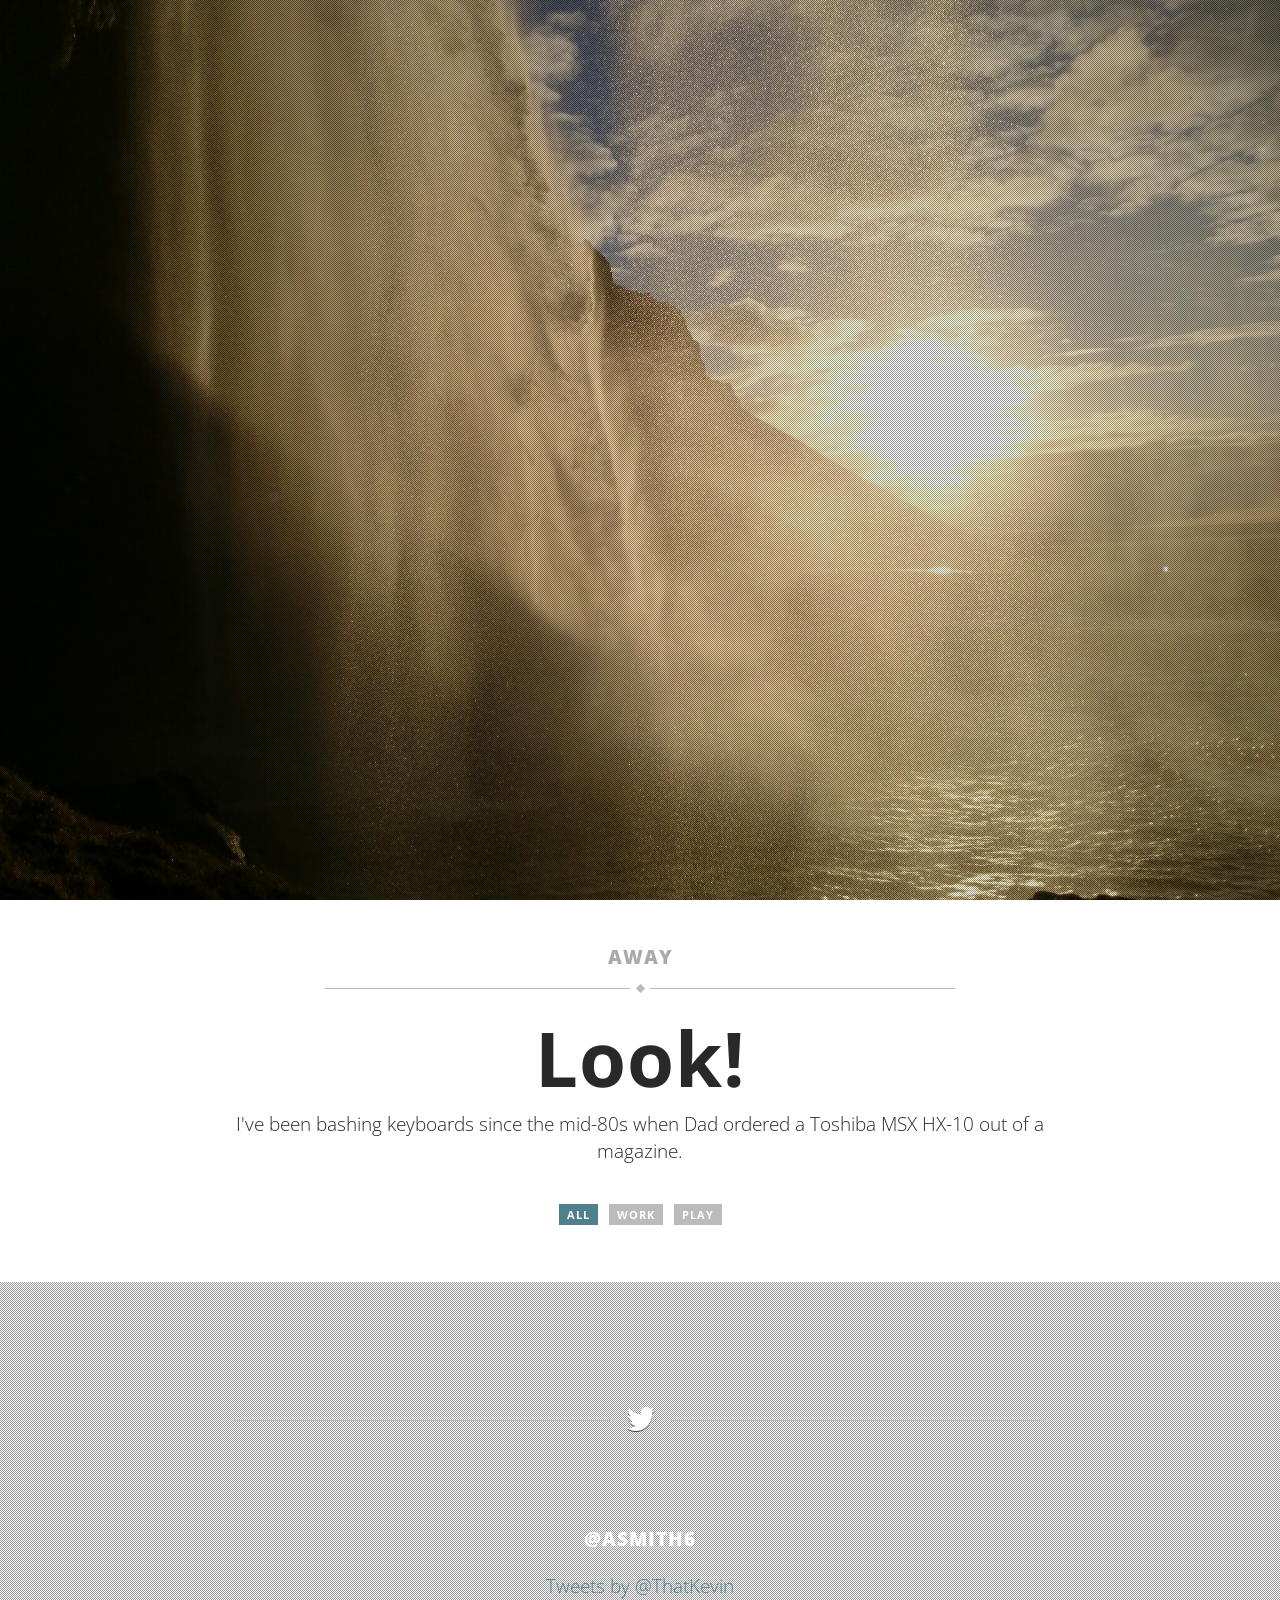
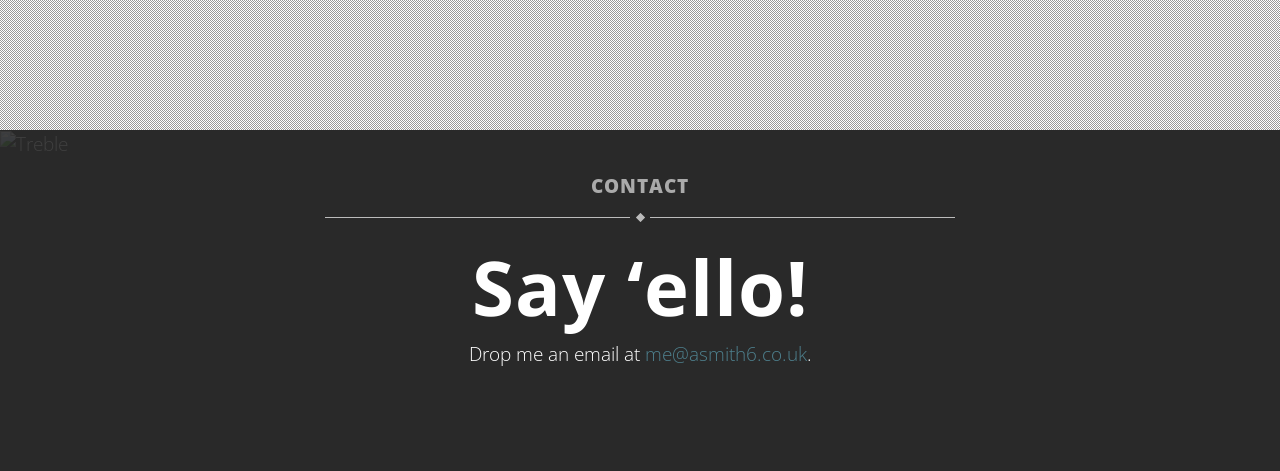
==== index.html @ 93582b3a "Add files via upload" ====
<!DOCTYPE html>
<!--
 __       ______  __    __  .______      .______       _______ .__   __. .___________. __      ____    ____     __    __       ___   ____    ____  _______         ___                __    ______   .______   
|  |     /      ||  |  |  | |   _  \     |   _  \     |   ____||  \ |  | |           ||  |     \   \  /   /    |  |  |  |     /   \  \   \  /   / |   ____|       /   \              |  |  /  __  \  |   _  \  
|  |    |  ,----'|  |  |  | |  |_)  |    |  |_)  |    |  |__   |   \|  | `---|  |----`|  |      \   \/   /     |  |__|  |    /  ^  \  \   \/   /  |  |__         /  ^  \             |  | |  |  |  | |  |_)  | 
|  |    |  |     |  |  |  | |      /     |      /     |   __|  |  . `  |     |  |     |  |       \_    _/      |   __   |   /  /_\  \  \      /   |   __|       /  /_\  \      .--.  |  | |  |  |  | |   _  <  
|  |    |  `----.|  `--'  | |  |\  \----.|  |\  \----.|  |____ |  |\   |     |  |     |  `----.    |  |        |  |  |  |  /  _____  \  \    /    |  |____     /  _____  \     |  `--'  | |  `--'  | |  |_)  | 
|__|     \______| \______/  | _| `._____|| _| `._____||_______||__| \__|     |__|     |_______|    |__|        |__|  |__| /__/     \__\  \__/     |_______|   /__/     \__\     \______/   \______/  |______/  
                                                                                                                                                                                                               
                                                                                               
-->
<html lang="en">
  <head>
    <!-- META DATA -->
    <meta charset="utf-8">
    <meta name="viewport" content="width=device-width, initial-scale=1.0, user-scalable=0, minimum-scale=1.0, maximum-scale=1.0">
    <meta name="apple-mobile-web-app-capable" content="yes">
    <meta name="apple-mobile-web-app-status-bar-style" content="black">
    
    <meta name="description" content="Adam Smith's Website">
    <title>Adam Smith - asmith6.co.uk</title>

    <link rel="apple-touch-icon-precomposed" sizes="144x144" href="https://kev.cc/assets/images/ico/apple-touch-icon-144-precomposed.png">
    <link rel="apple-touch-icon-precomposed" sizes="114x114" href="https://kev.cc/assets/images/ico/apple-touch-icon-114-precomposed.png">
      <link rel="apple-touch-icon-precomposed" sizes="72x72" href="https://kev.cc/assets/images/ico/apple-touch-icon-72-precomposed.png">
                    <link rel="apple-touch-icon-precomposed" href="https://kev.cc/assets/images/ico/apple-touch-icon-57-precomposed.png">
                                   <link rel="shortcut icon" href="https://kev.cc/assets/images/ico/favicon.png">
                                   
    <!-- STYLESHEETS -->
    <link rel="stylesheet" href="assets/style/bootstrap.css" type="text/css" />
    
    <!-- GOOGLE WEB FONTS -->
    <link href="https://fonts.googleapis.com/css?family=Open+Sans:300italic,400italic,600italic,700italic,800italic,400,700,600,300,800" rel='stylesheet' type='text/css'>
</head>
<body>
    <!-- NAVIGATION -->
    <nav class="fixed-top" id="navigation">
        <div class="container">
            <div class="row-fluid">
                <div class="span12 center">
                    <!-- LOGO -->
                    <a class="brand pull-left" href="./">
                        <img src="assets/style/bootstrap.css" alt="Treble">
                    </a>
                    <!-- END LOGO -->

                    <!-- MOBILE MENU BUTTON -->
                    <div class="mobile-menu" data-toggle="collapse" data-target=".nav-collapse">
                        <span class="icon-bar"></span>
                        <span class="icon-bar"></span>
                        <span class="icon-bar"></span>
                    </div>
                    <!-- END MOBILE MENU BUTTON -->
                    
                    <!-- MAIN MENU -->
                    <ul id="main-menu" class="nav-collapse collapse">
                        <li><a href="#page-welcome">Home</a></li>
                        <li><a href="#page-away">Away</a></li>
                        <!--<li><a href="#page-blog">Blog</a></li>-->
                        <li><a href="#page-contact">Contact</a></li>
                    </ul>
                    <!-- END MAIN MENU -->
                    
                    <!-- SOCIAL ICONS -->
                    <div class="social-icons hover-big pull-right">
                        <a href="#" class="sicon-facebook"><i>Facebook</i></a>
                        <a href="#" class="sicon-twitter"><i>Twitter</i></a>
                        <a href="#" class="sicon-linkedin"><i>LinkedIn</i></a>
                    </div>
                    <!-- END SOCIAL ICONS -->
                </div>
            </div>
        </div>
    </nav>
    <!-- END NAVIGATION -->
    
    <!-- PAGE | WELCOME -->
    <div class="pages white paralax page-welcome" id="page-welcome">
        <div class="overlay"></div>
        <!-- Centralized content -->
        <div class="centralized">
            <div class="container">
                <div class="row-fluid">
                    <div class="span12 center">
                        <!-- Animated logo -->
                        <div class="logo">
                            <div class="scrollNormal">
                                <a href="#page-away">
                                    <img src="assets/images/pages/welcome/logo_welcome.png" width="140" height="140" alt="Treble">
                                </a>
                            </div>
                            <div class="scrollDown">
                                <a href="#page-away">
                                    <img src="assets/images/pages/welcome/logo2_welcome.png" width="140" height="140" alt="Treble">
                                </a>
                            </div> 
                        </div>
                        
                        <div class="line-divider" id="welcome-messages">
                            <ul class="slides">
                                <li>
                                    <h1>Adam Smith</h1>
                                </li>
                                <li>
                                    <h1>I make spreadsheets.</h1>
                                </li>
                                <li>
                                    <h1>Here's my website.</h1>
                                </li>
                            </ul>
                        </div>
                        <p> </p>
                        <div class="social-icons sicon-white bordered">
                            <a href="https://www.facebook.com/asmith6" target="_blank" class="sicon-facebook"><i>Facebook</i></a>
                            <a href="https://twitter.com/asmith6" target="_blank" class="sicon-twitter"><i>Twitter</i></a>
                            <a href="https://www.linkedin.com/in/adam-smith-10815161" target="_blank" class="sicon-linkedin"><i>LinkedIn</i></a>
                        </div>
                    </div>
                </div>
            </div>
        </div>
    </div>
    <!-- END PAGE | Welcome -->
   
    <!-- PAGE | WORK -->
    <div class="pages page-work" id="page-away">
        <div class="container">
            <!-- Header -->
            <header>
                <h4 class="line-divider">Away</h4>
                <h1>Look!</h1>
                <!-- Short desciption about Work in general -->
                <div class="row">
                    <div class="span8 offset2">
                        <p>
                            I've been bashing keyboards since the mid-80s when Dad ordered a Toshiba MSX HX-10 out of a magazine.
                        </p>
                    </div>
                </div>
                    
                <!-- Sub menu -->
                <!-- 
                Params: 
                    plugin-filter: Defines links for filtering.
                -->
                <nav class="submenu">
                    <ul>
                        <li>
                            <a href="#" class="plugin-filter active" data-filter="all">All</a>
                        </li>
                        <li>
                            <a href="#" class="plugin-filter" data-filter="work">Work</a>
                        </li>
                        <li>
                            <a href="#" class="plugin-filter" data-filter="play">Play</a>
                        </li>
                    </ul>
                </nav>
            </header>
            <!-- End Header -->
                
            <!-- Article -->
            <article>
                <!-- Portfolio items
                    Params: 
                        plugin-filter-elements: Defines items for filtering, each item has class which defines filter value.
                        portfolio-items: Customise portfolio items for hover effect.
                -->
                <ul class="thumbnails plugin-filter-elements portfolio-items">
                    <li class="span4 mix work">
                        <a href="#pages/portfolio/NHS.html" data-destination="portfolio-items" data-insert="before">
                            <!-- Portfolio image -->
                            <img src="assets/images/pages/nhs.jpg" alt="NHS logo">
                            
                            <!-- Portfolio name, activated on hover -->
                            <div class="portfolio-overlay">
                                <h4>NHS</h4>
                            </div>
                        </a>
                    </li>
                    <li class="span4 mix work">
                        <a href="#pages/portfolio/cint.html" data-destination="portfolio-items" data-insert="before">
                            <img src="assets/images/pages/cint.png" alt="Cint logo">
                            <div class="portfolio-overlay">
                                <h4>Colliers</h4>
                            </div>
                        </a>
                    </li>
                    <li class="span4 mix play">
                        <a href="#pages/portfolio/ccfc.html" data-destination="portfolio-items" data-insert="before">
                            <img src="assets/images/pages/ccfc2.png" alt="CCFC logo">
                            <div class="portfolio-overlay">
                                <h4>CCFC</h4>
                            </div>
                        </a>
                    </li>
                </ul>
            </article>
            <!-- End Article -->
        </div>
    </div>
    <!-- END PAGE | WORK -->
    
    
    <!-- PAGE | TWITTER -->
    <div class="pages white paralax page-twitter" id="page-twitter">
        <!-- Page overlay -->
        <div class="overlay"></div>
        
        <!-- Block content -->
        <div class="container">
             <div class="row-fluid">
                <div class="span8 offset2">
                    <div class="twitter-devider"></div>
                    <!-- Load Twitter boostrap container -->
                    <div class="twitterfeed center slide" id="twitterfeed-slider"></div>
                    
                    <!-- Sub title / Name of twitter account -->
                    <h5 class="center">@asmith6</h5>
                	<div class="center"><a class="twitter-timeline center" href="https://twitter.com/asmith6" data-widget-id="446787530495508480">Tweets by @ThatKevin</a><script>!function(d,s,id){var js,fjs=d.getElementsByTagName(s)[0],p=/^http:/.test(d.location)?'http':'https';if(!d.getElementById(id)){js=d.createElement(s);js.id=id;js.src=p+"://platform.twitter.com/widgets.js";fjs.parentNode.insertBefore(js,fjs);}}(document,"script","twitter-wjs");</script></div>
                </div>
            </div>
        </div>
        
    </div>
    <!-- END PAGE | TWITTER -->
    
    <!-- PAGE | CONTACT -->
    <div class="pages black-bg white page-contact" id="page-contact">
        <div class="container">
            <!-- Header -->
            <header>
                <h4 class="line-divider">Contact</h4>
                <h1>Say &#8216;ello!</h1>
                <div class="row">
                    <div class="span8 offset2">
                        <p>
                            Drop me an email at <a href = "mailto: abc@example.com">me@asmith6.co.uk</a>.
                        </p>
                    </div>
                </div>
            </header>
            <!-- End Header -->
            
        </div>
        
        <!-- Background map image -->
        <div id="map-image">
            <img src="https://kev.cc/assets/images/pages/contact/map_bck.jpg" alt="Treble">
        </div>
    </div>
    <!-- END PAGE | CONTACT -->
    
    
    <!-- JQUERY -->
    <script data-cfasync="false" src="https://kev.cc/cdn-cgi/scripts/5c5dd728/cloudflare-static/email-decode.min.js"></script><script src="https://kev.cc/assets/js/jquery-1.10.2.min.js" type="text/javascript"></script>
    
    
    <!-- TWITTER BOOTSTRAP -->
    <script src="assets/js/bootstrap/bootstrap.min.js" type="text/javascript"></script>
    <!--[if lt IE 9]>
        <script src="assets/js/bootstrap/html5shiv.js"></script>
    <![endif]-->
    
    
    
    <!-- PLUGINS -->
    <script src="assets/js/plugins/jquery.bxslider.min.js" type="text/javascript"></script>
    <script src="assets/js/plugins/jquery.centralized.min.js" type="text/javascript"></script>
    <script src="assets/js/plugins/jquery.fixedonlater.min.js" type="text/javascript"></script>
    <script src="assets/js/plugins/jquery.hashloader.min.js" type="text/javascript"></script>
    <script src="assets/js/plugins/jquery.mixitup.min.js" type="text/javascript"></script>
    <script src="assets/js/plugins/jquery.nav.min.js" type="text/javascript"></script>
    <script src="assets/js/plugins/jquery.parallax-1.1.3.min.js" type="text/javascript"></script>
    <script src="assets/js/plugins/jquery.responsivevideos.min.js" type="text/javascript"></script>
    <script src="assets/js/plugins/jquery.scrollTo.min.js" type="text/javascript"></script>
    <script src="assets/js/plugins/jquery.tweet.min.js" type="text/javascript"></script>
    <script src="assets/js/plugins/jquery.tweetCarousel.min.js" type="text/javascript"></script>
        
    
    <!-- INITIALIZE -->
    <script src="assets/js/application/application.min.js" type="text/javascript"></script>
	
	
	<script>
  (function(i,s,o,g,r,a,m){i['GoogleAnalyticsObject']=r;i[r]=i[r]||function(){
  (i[r].q=i[r].q||[]).push(arguments)},i[r].l=1*new Date();a=s.createElement(o),
  m=s.getElementsByTagName(o)[0];a.async=1;a.src=g;m.parentNode.insertBefore(a,m)
  })(window,document,'script','//www.google-analytics.com/analytics.js','ga');

  ga('create', 'UA-54291868-1', 'auto');
  ga('send', 'pageview');

</script>
</body>
</html>
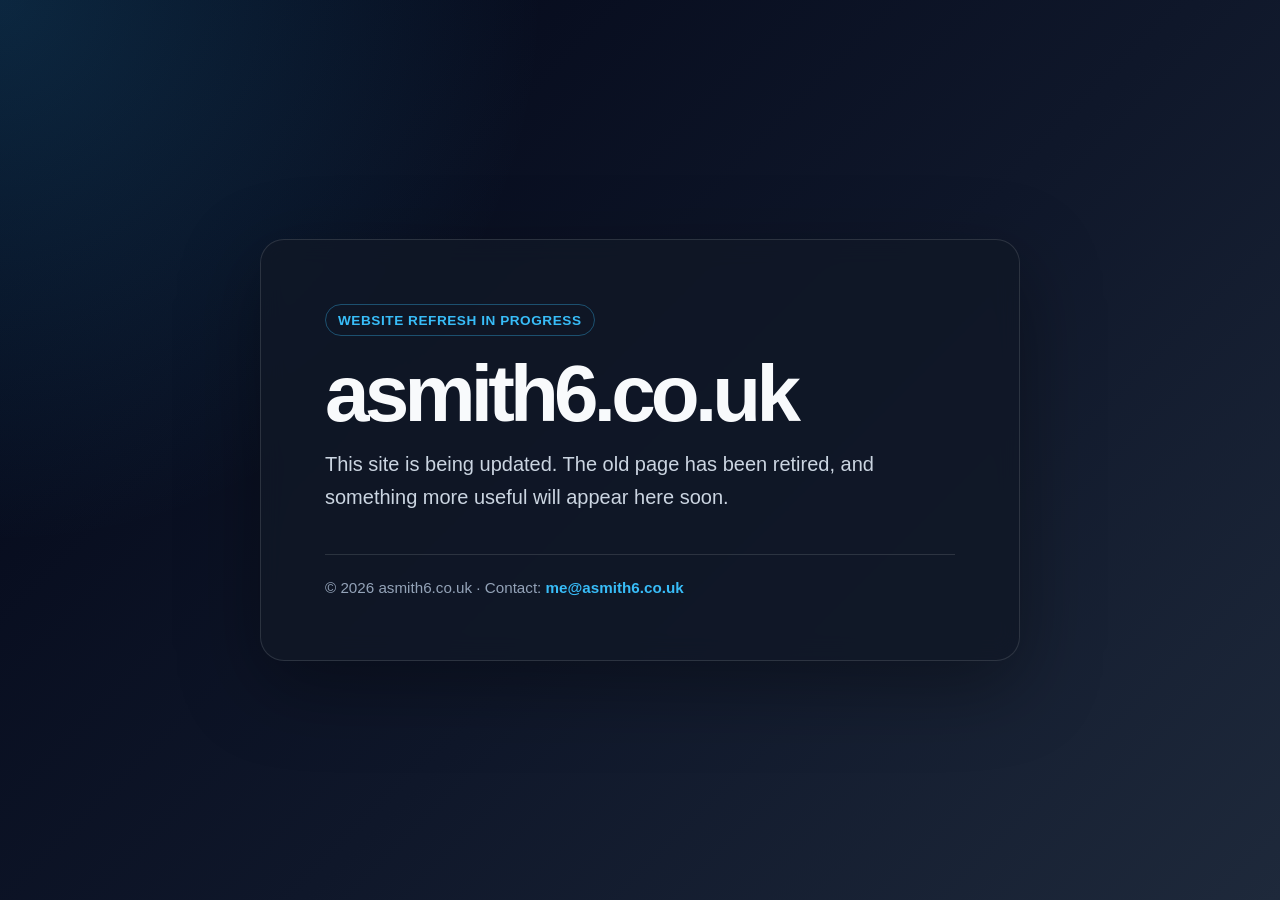
==== commit 3f458926: "Add files via upload" ====
--- a/index.html
+++ b/index.html
@@ -1,298 +1,107 @@
-
-
-<!DOCTYPE html>
-<!--
- __       ______  __    __  .______      .______       _______ .__   __. .___________. __      ____    ____     __    __       ___   ____    ____  _______         ___                __    ______   .______   
-|  |     /      ||  |  |  | |   _  \     |   _  \     |   ____||  \ |  | |           ||  |     \   \  /   /    |  |  |  |     /   \  \   \  /   / |   ____|       /   \              |  |  /  __  \  |   _  \  
-|  |    |  ,----'|  |  |  | |  |_)  |    |  |_)  |    |  |__   |   \|  | `---|  |----`|  |      \   \/   /     |  |__|  |    /  ^  \  \   \/   /  |  |__         /  ^  \             |  | |  |  |  | |  |_)  | 
-|  |    |  |     |  |  |  | |      /     |      /     |   __|  |  . `  |     |  |     |  |       \_    _/      |   __   |   /  /_\  \  \      /   |   __|       /  /_\  \      .--.  |  | |  |  |  | |   _  <  
-|  |    |  `----.|  `--'  | |  |\  \----.|  |\  \----.|  |____ |  |\   |     |  |     |  `----.    |  |        |  |  |  |  /  _____  \  \    /    |  |____     /  _____  \     |  `--'  | |  `--'  | |  |_)  | 
-|__|     \______| \______/  | _| `._____|| _| `._____||_______||__| \__|     |__|     |_______|    |__|        |__|  |__| /__/     \__\  \__/     |_______|   /__/     \__\     \______/   \______/  |______/  
-                                                                                                                                                                                                               
-                                                                                               
--->
-<html lang="en">
-  <head>
-    <!-- META DATA -->
-    <meta charset="utf-8">
-    <meta name="viewport" content="width=device-width, initial-scale=1.0, user-scalable=0, minimum-scale=1.0, maximum-scale=1.0">
-    <meta name="apple-mobile-web-app-capable" content="yes">
-    <meta name="apple-mobile-web-app-status-bar-style" content="black">
-    
-    <meta name="description" content="Adam Smith's Website">
-    <title>Adam Smith - asmith6.co.uk</title>
-
-    <link rel="apple-touch-icon-precomposed" sizes="144x144" href="https://kev.cc/assets/images/ico/apple-touch-icon-144-precomposed.png">
-    <link rel="apple-touch-icon-precomposed" sizes="114x114" href="https://kev.cc/assets/images/ico/apple-touch-icon-114-precomposed.png">
-      <link rel="apple-touch-icon-precomposed" sizes="72x72" href="https://kev.cc/assets/images/ico/apple-touch-icon-72-precomposed.png">
-                    <link rel="apple-touch-icon-precomposed" href="https://kev.cc/assets/images/ico/apple-touch-icon-57-precomposed.png">
-                                   <link rel="shortcut icon" href="https://kev.cc/assets/images/ico/favicon.png">
-                                   
-    <!-- STYLESHEETS -->
-    <link rel="stylesheet" href="assets/style/bootstrap.css" type="text/css" />
-    
-    <!-- GOOGLE WEB FONTS -->
-    <link href="https://fonts.googleapis.com/css?family=Open+Sans:300italic,400italic,600italic,700italic,800italic,400,700,600,300,800" rel='stylesheet' type='text/css'>
-</head>
-<body>
-    <!-- NAVIGATION -->
-    <nav class="fixed-top" id="navigation">
-        <div class="container">
-            <div class="row-fluid">
-                <div class="span12 center">
-                    <!-- LOGO -->
-                    <a class="brand pull-left" href="./">
-                        <img src="assets/style/bootstrap.css" alt="Treble">
-                    </a>
-                    <!-- END LOGO -->
-
-                    <!-- MOBILE MENU BUTTON -->
-                    <div class="mobile-menu" data-toggle="collapse" data-target=".nav-collapse">
-                        <span class="icon-bar"></span>
-                        <span class="icon-bar"></span>
-                        <span class="icon-bar"></span>
-                    </div>
-                    <!-- END MOBILE MENU BUTTON -->
-                    
-                    <!-- MAIN MENU -->
-                    <ul id="main-menu" class="nav-collapse collapse">
-                        <li><a href="#page-welcome">Home</a></li>
-                        <li><a href="#page-away">Away</a></li>
-                        <!--<li><a href="#page-blog">Blog</a></li>-->
-                        <li><a href="#page-contact">Contact</a></li>
-                    </ul>
-                    <!-- END MAIN MENU -->
-                    
-                    <!-- SOCIAL ICONS -->
-                    <div class="social-icons hover-big pull-right">
-                        <a href="#" class="sicon-facebook"><i>Facebook</i></a>
-                        <a href="#" class="sicon-twitter"><i>Twitter</i></a>
-                        <a href="#" class="sicon-linkedin"><i>LinkedIn</i></a>
-                    </div>
-                    <!-- END SOCIAL ICONS -->
-                </div>
-            </div>
-        </div>
-    </nav>
-    <!-- END NAVIGATION -->
-    
-    <!-- PAGE | WELCOME -->
-    <div class="pages white paralax page-welcome" id="page-welcome">
-        <div class="overlay"></div>
-        <!-- Centralized content -->
-        <div class="centralized">
-            <div class="container">
-                <div class="row-fluid">
-                    <div class="span12 center">
-                        <!-- Animated logo -->
-                        <div class="logo">
-                            <div class="scrollNormal">
-                                <a href="#page-away">
-                                    <img src="assets/images/pages/welcome/logo_welcome.png" width="140" height="140" alt="Treble">
-                                </a>
-                            </div>
-                            <div class="scrollDown">
-                                <a href="#page-away">
-                                    <img src="assets/images/pages/welcome/logo2_welcome.png" width="140" height="140" alt="Treble">
-                                </a>
-                            </div> 
-                        </div>
-                        
-                        <div class="line-divider" id="welcome-messages">
-                            <ul class="slides">
-                                <li>
-                                    <h1>Adam Smith</h1>
-                                </li>
-                                <li>
-                                    <h1>I make spreadsheets.</h1>
-                                </li>
-                                <li>
-                                    <h1>Here's my website.</h1>
-                                </li>
-                            </ul>
-                        </div>
-                        <p> </p>
-                        <div class="social-icons sicon-white bordered">
-                            <a href="https://www.facebook.com/asmith6" target="_blank" class="sicon-facebook"><i>Facebook</i></a>
-                            <a href="https://twitter.com/asmith6" target="_blank" class="sicon-twitter"><i>Twitter</i></a>
-                            <a href="https://www.linkedin.com/in/adam-smith-10815161" target="_blank" class="sicon-linkedin"><i>LinkedIn</i></a>
-                        </div>
-                    </div>
-                </div>
-            </div>
-        </div>
-    </div>
-    <!-- END PAGE | Welcome -->
-   
-    <!-- PAGE | WORK -->
-    <div class="pages page-work" id="page-away">
-        <div class="container">
-            <!-- Header -->
-            <header>
-                <h4 class="line-divider">Away</h4>
-                <h1>Look!</h1>
-                <!-- Short desciption about Work in general -->
-                <div class="row">
-                    <div class="span8 offset2">
-                        <p>
-                            I've been bashing keyboards since the mid-80s when Dad ordered a Toshiba MSX HX-10 out of a magazine.
-                        </p>
-                    </div>
-                </div>
-                    
-                <!-- Sub menu -->
-                <!-- 
-                Params: 
-                    plugin-filter: Defines links for filtering.
-                -->
-                <nav class="submenu">
-                    <ul>
-                        <li>
-                            <a href="#" class="plugin-filter active" data-filter="all">All</a>
-                        </li>
-                        <li>
-                            <a href="#" class="plugin-filter" data-filter="work">Work</a>
-                        </li>
-                        <li>
-                            <a href="#" class="plugin-filter" data-filter="play">Play</a>
-                        </li>
-                    </ul>
-                </nav>
-            </header>
-            <!-- End Header -->
-                
-            <!-- Article -->
-            <article>
-                <!-- Portfolio items
-                    Params: 
-                        plugin-filter-elements: Defines items for filtering, each item has class which defines filter value.
-                        portfolio-items: Customise portfolio items for hover effect.
-                -->
-                <ul class="thumbnails plugin-filter-elements portfolio-items">
-                    <li class="span4 mix work">
-                        <a href="#pages/portfolio/NHS.html" data-destination="portfolio-items" data-insert="before">
-                            <!-- Portfolio image -->
-                            <img src="assets/images/pages/nhs.jpg" alt="NHS logo">
-                            
-                            <!-- Portfolio name, activated on hover -->
-                            <div class="portfolio-overlay">
-                                <h4>NHS</h4>
-                            </div>
-                        </a>
-                    </li>
-                    <li class="span4 mix work">
-                        <a href="#pages/portfolio/cint.html" data-destination="portfolio-items" data-insert="before">
-                            <img src="assets/images/pages/cint.png" alt="Cint logo">
-                            <div class="portfolio-overlay">
-                                <h4>Colliers</h4>
-                            </div>
-                        </a>
-                    </li>
-                    <li class="span4 mix play">
-                        <a href="#pages/portfolio/ccfc.html" data-destination="portfolio-items" data-insert="before">
-                            <img src="assets/images/pages/ccfc2.png" alt="CCFC logo">
-                            <div class="portfolio-overlay">
-                                <h4>CCFC</h4>
-                            </div>
-                        </a>
-                    </li>
-                </ul>
-            </article>
-            <!-- End Article -->
-        </div>
-    </div>
-    <!-- END PAGE | WORK -->
-    
-    
-    <!-- PAGE | TWITTER -->
-    <div class="pages white paralax page-twitter" id="page-twitter">
-        <!-- Page overlay -->
-        <div class="overlay"></div>
-        
-        <!-- Block content -->
-        <div class="container">
-             <div class="row-fluid">
-                <div class="span8 offset2">
-                    <div class="twitter-devider"></div>
-                    <!-- Load Twitter boostrap container -->
-                    <div class="twitterfeed center slide" id="twitterfeed-slider"></div>
-                    
-                    <!-- Sub title / Name of twitter account -->
-                    <h5 class="center">@asmith6</h5>
-                	<div class="center"><a class="twitter-timeline center" href="https://twitter.com/asmith6" data-widget-id="446787530495508480">Tweets by @ThatKevin</a><script>!function(d,s,id){var js,fjs=d.getElementsByTagName(s)[0],p=/^http:/.test(d.location)?'http':'https';if(!d.getElementById(id)){js=d.createElement(s);js.id=id;js.src=p+"://platform.twitter.com/widgets.js";fjs.parentNode.insertBefore(js,fjs);}}(document,"script","twitter-wjs");</script></div>
-                </div>
-            </div>
-        </div>
-        
-    </div>
-    <!-- END PAGE | TWITTER -->
-    
-    <!-- PAGE | CONTACT -->
-    <div class="pages black-bg white page-contact" id="page-contact">
-        <div class="container">
-            <!-- Header -->
-            <header>
-                <h4 class="line-divider">Contact</h4>
-                <h1>Say &#8216;ello!</h1>
-                <div class="row">
-                    <div class="span8 offset2">
-                        <p>
-                            Drop me an email at <a href = "mailto: abc@example.com">me@asmith6.co.uk</a>.
-                        </p>
-                    </div>
-                </div>
-            </header>
-            <!-- End Header -->
-            
-        </div>
-        
-        <!-- Background map image -->
-        <div id="map-image">
-            <img src="https://kev.cc/assets/images/pages/contact/map_bck.jpg" alt="Treble">
-        </div>
-    </div>
-    <!-- END PAGE | CONTACT -->
-    
-    
-    <!-- JQUERY -->
-    <script data-cfasync="false" src="https://kev.cc/cdn-cgi/scripts/5c5dd728/cloudflare-static/email-decode.min.js"></script><script src="https://kev.cc/assets/js/jquery-1.10.2.min.js" type="text/javascript"></script>
-    
-    
-    <!-- TWITTER BOOTSTRAP -->
-    <script src="assets/js/bootstrap/bootstrap.min.js" type="text/javascript"></script>
-    <!--[if lt IE 9]>
-        <script src="assets/js/bootstrap/html5shiv.js"></script>
-    <![endif]-->
-    
-    
-    
-    <!-- PLUGINS -->
-    <script src="assets/js/plugins/jquery.bxslider.min.js" type="text/javascript"></script>
-    <script src="assets/js/plugins/jquery.centralized.min.js" type="text/javascript"></script>
-    <script src="assets/js/plugins/jquery.fixedonlater.min.js" type="text/javascript"></script>
-    <script src="assets/js/plugins/jquery.hashloader.min.js" type="text/javascript"></script>
-    <script src="assets/js/plugins/jquery.mixitup.min.js" type="text/javascript"></script>
-    <script src="assets/js/plugins/jquery.nav.min.js" type="text/javascript"></script>
-    <script src="assets/js/plugins/jquery.parallax-1.1.3.min.js" type="text/javascript"></script>
-    <script src="assets/js/plugins/jquery.responsivevideos.min.js" type="text/javascript"></script>
-    <script src="assets/js/plugins/jquery.scrollTo.min.js" type="text/javascript"></script>
-    <script src="assets/js/plugins/jquery.tweet.min.js" type="text/javascript"></script>
-    <script src="assets/js/plugins/jquery.tweetCarousel.min.js" type="text/javascript"></script>
-        
-    
-    <!-- INITIALIZE -->
-    <script src="assets/js/application/application.min.js" type="text/javascript"></script>
-	
-	
-	<script>
-  (function(i,s,o,g,r,a,m){i['GoogleAnalyticsObject']=r;i[r]=i[r]||function(){
-  (i[r].q=i[r].q||[]).push(arguments)},i[r].l=1*new Date();a=s.createElement(o),
-  m=s.getElementsByTagName(o)[0];a.async=1;a.src=g;m.parentNode.insertBefore(a,m)
-  })(window,document,'script','//www.google-analytics.com/analytics.js','ga');
-
-  ga('create', 'UA-54291868-1', 'auto');
-  ga('send', 'pageview');
-
-</script>
-</body>
-</html>
+<!DOCTYPE html>
+<html lang="en-GB">
+<head>
+  <meta charset="UTF-8" />
+  <meta name="viewport" content="width=device-width, initial-scale=1.0" />
+  <meta name="description" content="asmith6.co.uk is being refreshed and will be updated soon." />
+  <title>asmith6.co.uk</title>
+  <style>
+    :root {
+      --bg: #0f172a;
+      --card: #111827;
+      --text: #f8fafc;
+      --muted: #cbd5e1;
+      --accent: #38bdf8;
+      --border: rgba(255, 255, 255, 0.12);
+    }
+
+    * {
+      box-sizing: border-box;
+    }
+
+    body {
+      margin: 0;
+      min-height: 100vh;
+      font-family: Arial, Helvetica, sans-serif;
+      background:
+        radial-gradient(circle at top left, rgba(56, 189, 248, 0.18), transparent 34rem),
+        linear-gradient(135deg, #020617 0%, var(--bg) 55%, #1e293b 100%);
+      color: var(--text);
+      display: flex;
+      align-items: center;
+      justify-content: center;
+      padding: 2rem;
+    }
+
+    main {
+      width: 100%;
+      max-width: 760px;
+      background: rgba(17, 24, 39, 0.82);
+      border: 1px solid var(--border);
+      border-radius: 24px;
+      padding: clamp(2rem, 6vw, 4rem);
+      box-shadow: 0 24px 80px rgba(0, 0, 0, 0.35);
+      backdrop-filter: blur(12px);
+    }
+
+    .label {
+      display: inline-block;
+      margin-bottom: 1.25rem;
+      padding: 0.45rem 0.75rem;
+      border: 1px solid rgba(56, 189, 248, 0.35);
+      border-radius: 999px;
+      color: var(--accent);
+      font-size: 0.85rem;
+      font-weight: 700;
+      letter-spacing: 0.04em;
+      text-transform: uppercase;
+    }
+
+    h1 {
+      margin: 0 0 1rem;
+      font-size: clamp(2.5rem, 8vw, 5rem);
+      line-height: 0.95;
+      letter-spacing: -0.06em;
+    }
+
+    p {
+      margin: 0;
+      max-width: 36rem;
+      color: var(--muted);
+      font-size: clamp(1.05rem, 2vw, 1.25rem);
+      line-height: 1.65;
+    }
+
+    .footer {
+      margin-top: 2.5rem;
+      padding-top: 1.5rem;
+      border-top: 1px solid var(--border);
+      color: #94a3b8;
+      font-size: 0.95rem;
+    }
+
+    a {
+      color: var(--accent);
+      text-decoration: none;
+      font-weight: 700;
+    }
+
+    a:hover,
+    a:focus {
+      text-decoration: underline;
+    }
+  </style>
+</head>
+<body>
+  <main>
+    <div class="label">Website refresh in progress</div>
+    <h1>asmith6.co.uk</h1>
+    <p>
+      This site is being updated. The old page has been retired, and something more useful will appear here soon.
+    </p>
+    <div class="footer">
+      &copy; 2026 asmith6.co.uk &middot; Contact: <a href="mailto:me@asmith6.co.uk">me@asmith6.co.uk</a>
+    </div>
+  </main>
+</body>
+</html>
